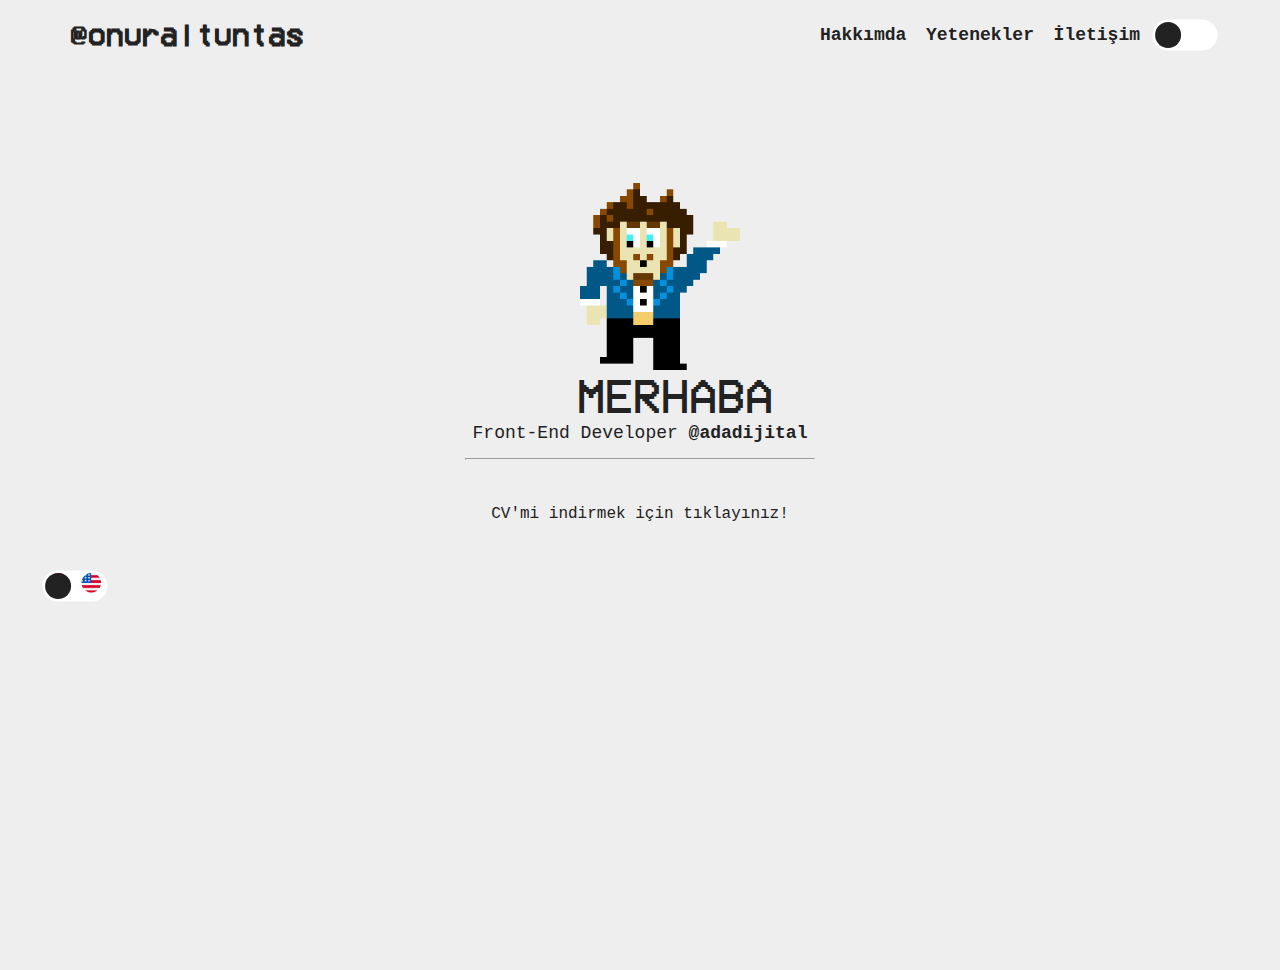
==== index.html @ 3e5988e1 "Add files via upload" ====
<!DOCTYPE html>
<html lang="en">
<head>
    <meta charset="UTF-8">
    <meta http-equiv="X-UA-Compatible" content="IE=edge">
    <meta name="viewport" content="width=device-width, initial-scale=1.0">
    <title>Onur Altuntaş</title>
        <!-- Global site tag (gtag.js) - Google Analytics -->
<script async src="https://www.googletagmanager.com/gtag/js?id=G-EJ7YEZ352Z"></script>
<script>
  window.dataLayer = window.dataLayer || [];
  function gtag(){dataLayer.push(arguments);}
  gtag('js', new Date());

  gtag('config', 'G-EJ7YEZ352Z');
</script>
    <link rel="shortcut icon" href="img/favicon.ico" type="image/x-icon">
    <link rel="icon" href="img/favicon.ico" type="image/x-icon">
    
    <!--Font Awesome-->
    <link rel="stylesheet" href="https://cdnjs.cloudflare.com/ajax/libs/font-awesome/6.0.0-beta2/css/all.min.css" integrity="sha512-YWzhKL2whUzgiheMoBFwW8CKV4qpHQAEuvilg9FAn5VJUDwKZZxkJNuGM4XkWuk94WCrrwslk8yWNGmY1EduTA==" crossorigin="anonymous" referrerpolicy="no-referrer" />
    <!--Css File--> 
    <link rel="stylesheet" href="style.css">
</head>
<body>
    <nav>
                <div class=" navlogo">
                    <a href="index.html">@onuraltuntas</a>
                </div>
                <div class=" navlist">
                    <ul>
                        <li><a href="about.html">Hakkımda</a></li>
                        <li><a href="skills.html">Yetenekler</a></li>
                        <li><a href="contact.html">İletişim</a></li>
                    </ul>
                    <div class="toggler-wrap">
                        <input type="checkbox" class="checkbox" id="dark-mode-toggler">
                        <label for="dark-mode-toggler" class="label">
                            <i class="fas fa-lightbulb"></i>
                            <i class="far fa-lightbulb"></i>
                            <div class="ball"></div>
                        </label>
                    </div>
                    <div class="hamburger">
                        <div></div>
                        <div></div>
                        <div></div>
                    </div>
                </div>
    </nav>
    <div class="navlist-mob">
        <ul>
            <li><a href="index.html">Anasayfa</a></li>
            <li><a href="about.html">Hakkımda</a></li>
            <li><a href="skills.html">Yetenekler</a></li>
            <li><a href="contact.html">İletişim</a></li>
        </ul>
    </div>
    <section class="content-mid">
            <div class="me-img">
                <img src="img/pixel-art.gif">
            </div>
            <div class="text-cover">
                <div id="text"></div>
                <p>Front-End Developer <a href="https://adadijital.com/" class="ada"> @adadijital </a></p>
            </div>
            <div class="social-list">
                <hr>
                <ul>
                    <li> <a href="https://twitter.com/karanoyann" target="_blank"> <i class="fab fa-twitter"></i> </a> </li>
                    <li> <a href="https://github.com/Onurlulardan" target="_blank"> <i class="fab fa-github"></i> </a> </li>
                    <li> <a href="https://www.linkedin.com/in/onur-altunta%C5%9F-297692180/" target="_blank"> <i class="fab fa-linkedin"></i> </a> </li>
                    <li> <a href="https://www.instagram.com/onurlulardan/" target="_blank"> <i class="fab fa-instagram"></i> </a> </li>
                </ul>
            </div>
            <div class="cv-cover">
                <p><a href="/CV/Onur Altuntaş CV .pdf" download>CV'mi indirmek için tıklayınız!</a></p>
            </div>
            <div class="language">
                <div class="lang-toggler-wrap">
                    <input type="checkbox" class="checkbox" id="lang-mode-toggler">
                    <label for="lang-mode-toggler" class="label">
                        <i class="tr"><img src="img/turkey.png"></i>
                        <i class="en"><img src="img/united-states.png"></i>
                        <div class="ball"></div>
                    </label>
                </div>
            </div>
    </section>
    <script src="https://cdnjs.cloudflare.com/ajax/libs/jquery/3.6.0/jquery.min.js" integrity="sha512-894YE6QWD5I59HgZOGReFYm4dnWc1Qt5NtvYSaNcOP+u1T9qYdvdihz0PPSiiqn/+/3e7Jo4EaG7TubfWGUrMQ==" crossorigin="anonymous" referrerpolicy="no-referrer"></script>
    <script src="https://cdnjs.cloudflare.com/ajax/libs/gsap/3.8.0/gsap.min.js" integrity="sha512-eP6ippJojIKXKO8EPLtsUMS+/sAGHGo1UN/38swqZa1ypfcD4I0V/ac5G3VzaHfDaklFmQLEs51lhkkVaqg60Q==" crossorigin="anonymous" referrerpolicy="no-referrer"></script>
    <script src="script.js"></script>
    <script>
        let i=0;
        let text;
        text = "Merhaba, Ben Onur...";
        function typeWriter() {
        if (i < text.length) {
            document.getElementById("text").innerHTML += text.charAt(i);
            i++;
            setTimeout(typeWriter, 100);
        }
        };
        typeWriter();
    </script>

</body>
</html>
---- style.css ----
* {
  margin: 0;
  padding: 0;
  box-sizing: border-box;
}
:root {
  --light-font-color: #222;
  --light-bg-color: #eee;
  --light-fg-color: #fff;

  --dark-font-color: #eee;
  --dark-bg-color: #181818;
  --dark-fg-color: #23242d;

  --font-color: var(--light-font-color);
  --background: var(--light-bg-color);
  --foreground: var(--light-fg-color);
}
.dark-mode {
  --font-color: var(--dark-font-color);
  --background: var(--dark-bg-color);
  --foreground: var(--dark-fg-color);
  transition: 0.5s all ease-in-out;
}
@import url("https://fonts.googleapis.com/css2?family=Roboto+Mono:ital,wght@0,100;0,200;0,300;0,400;0,500;0,600;0,700;1,100;1,200;1,300;1,400;1,500;1,600;1,700&display=swap");
@font-face {
  font-family: "Mono";
  src: url("/Fonts/VCR_OSD_MONO_1.001.ttf");
}
html,
body {
  font-family: "Roboto Mono", monospace;
  font-size: 16px;
  background-color: var(--background);
}
ul,
li,
ol {
  list-style-type: none;
  padding: 0;
}
a {
  text-decoration: none;
}
nav {
  display: flex;
  justify-content: space-between;
  align-items: center;
  margin: 0px 70px;
}
.navlogo a {
  font-size: 30px;
  font-weight: 700;
  line-height: 60px;
  color: var(--font-color);
  margin-top: 10px;
  font-family: "Mono", sans-serif;
}
.navlogo a:hover {
  opacity: 0.7;
  transition: 0.3s;
}
.navlist {
  display: flex;
  align-items: center;
}
.toggler-wrap {
  margin-left: 15px;
}
.navlist ul li {
  display: inline-block;
  margin: 5px;
}
.navlist ul li a {
  display: block;
  font-size: 18px;
  color: var(--font-color);
  font-weight: 700;
  line-height: 60px;
}
.navlist ul li a:hover {
  opacity: 0.7;
  transition: 0.3s;
}
.checkbox {
  display: none;
}
.label {
  background-color: var(--foreground);
  width: 50px;
  height: 24px;
  border-radius: 12px;
  cursor: pointer;
  display: flex;
  align-items: center;
  justify-content: space-between;
  padding: 5px;
  position: relative;
  transform: scale(1.3);
}
.ball {
  position: absolute;
  width: 20px;
  height: 20px;
  top: 2px;
  left: 2px;
  border-radius: 10px;
  background-color: var(--font-color);
  transform: translateX(0px);
  transition: transform 0.2s linear;
}
.checkbox:checked + .label .ball {
  transform: translateX(24px);
}
i {
  color: var(--font-color);
}
.content-mid {
  position: relative;
  height: 100vh;
}
.me-img {
  display: flex;
  justify-content: center;
  align-items: center;
}
.me-img img {
  width: 200px;
  height: 200px;
  margin-top: 100px;
}
#text {
  font-size: 48px;
  text-align: center;
  font-family: "Mono", sans-serif;
  /* font-family: "Roboto Mono", monospace; */
  color: var(--font-color);
  font-weight: 500;
  text-transform: uppercase;
  margin-left: 70px;
}
.text-cover p {
  text-align: center;
  font-size: 18px;
  color: var(--font-color);
  margin-bottom: 15px;
}

.text-cover p .ada {
  font-weight: 700;
  color: var(--font-color);
}
.social-list {
  text-align: center;
}
.social-list ul li {
  display: inline-block;
}
hr {
  margin: auto;
  justify-content: center;
  align-items: center;
  width: 350px;
  height: 1px;
  background-color: var(--font-color);
}
.social-list ul li a {
  display: block;
  font-size: 22px;
  color: var(--font-color);
  font-weight: 700;
  line-height: 60px;
  padding: 20px;
  text-align: center;
  font-size: 30px;
}
.social-list ul li a:hover {
  opacity: 0.7;
  transition: 0.3s;
}
.tr img,
.en img {
  width: 15px;
  height: 15px;
}
.language {
  display: flex;
  justify-content: flex-start;
  align-items: center;
  margin-left: 50px;
  margin-top: 50px;
}
/* about page */
.about-container {
  display: flex;
  justify-content: center;
  align-items: center;
  height: 100vh;
}

.about-img img {
  width: 300px;
  height: 300px;
  border-radius: 50%;
  box-shadow: 0 5px 83px rgba(0, 0, 0, 0.05);
}
.about-text p {
  font-size: 18px;
  color: var(--font-color);
  width: 500px;
  padding-left: 50px;
  font-weight: 300;
  line-height: 35px;
  text-align: center;
}
.about-text p a u {
  text-decoration: none;
  color: var(--font-color);
}
.hamburger {
  display: none;
  flex-direction: column;
  cursor: pointer;
  text-align: center;
}
.hamburger div {
  width: 25px;
  height: 3px;
  margin: 3px 0px;
  background-color: var(--font-color);
  z-index: 999999;
}
.navlist-mob {
  display: none;
}
.skillspage-cover {
  display: flex;
  justify-content: center;
  align-items: center;
  width: 100%;
  flex-flow: wrap;
  /* margin-top: -120px; */
}
.skills-content {
  position: relative;
}
.skills-content > ul li > p {
  padding-left: 10px;
}
.first {
  width: 600px;
  height: 600px;
  background-size: cover;
  background-repeat: no-repeat;
  background-image: url("img/blob.svg");
}
.second {
  width: 800px;
  height: 800px;
  background-size: cover;
  background-repeat: no-repeat;
  background-image: url("img/blob2.svg");
}

.third {
  width: 600px;
  height: 600px;
  background-size: cover;
  background-repeat: no-repeat;
  background-image: url("img/blob3.svg");
  margin-top: -350px;
  margin-left: -70px;
}
.first > ul {
  margin-left: 30px;
}
.third > ul {
  margin-top: 80px;
}
.skills-content > ul {
  position: absolute;
  top: 37%;
  left: 50%;
  transform: translate(-50%);
}
.contact-cover {
  display: flex;
  flex-direction: column;
  justify-content: center;
  align-items: center;
  height: 100vh;
}
.contact-cover > label {
  margin-bottom: 30px;
  color: var(--font-color);
}
.contact-cover > ul li > p {
  margin-bottom: 10px;
  color: var(--font-color);
  padding: 0px 10px;
}
.cv-cover {
  display: flex;
  justify-content: center;
  align-items: center;
  width: 100%;
}
.cv-cover a {
  display: inline-block;
  text-decoration: none;
  color: var(--font-color);
}
.cv-cover a::after {
  content: "";
  display: block;
  width: 0;
  height: 1px;
  background: #000;
  transition: width 0.3s;
}
.cv-cover a:hover::after {
  width: 100%;
}

@media screen and (max-width: 1024px) {
  .navlist ul li a {
    font-size: 16px;
  }
  .navlogo a {
    font-size: 26px;
  }
  .second {
    margin-top: -250px;
  }
  .third {
    margin-top: -250px;
  }
}
@media screen and (max-width: 768px) {
  .hamburger {
    display: flex;
    align-items: center;
    padding-left: 30px;
  }
  .navlist ul {
    display: none;
  }
  .navlist-mob {
    display: flex;
    position: fixed;
    padding-top: 150px;
    width: 50%;
    top: 0;
    right: 0;
    height: 100vh;
    flex-direction: column;
    text-align: center;
    color: var(--font-color);
    transform: translateX(100%);
    transition: 0.5s ease all;
    background-color: var(--background);
    z-index: 9999;
  }
  .navlist-mob li a {
    font-size: 22px;
    color: var(--font-color);
    font-weight: 700;
    line-height: 60px;
  }
  .show {
    transform: translateX(0px);
  }
  .about-container {
    display: flex;
    flex-direction: column;
    margin-top: 50px;
  }
  .about-text {
    margin-top: 50px;
  }
  .about-text p {
    width: 300px;
    padding-left: 0px;
    min-height: 550px;
    padding-bottom: 50px;
  }
  #text {
    margin-left: 0px;
  }
}
@media screen and (max-width: 600px) {
  .second {
    margin-left: -140px;
  }
  .second > ul {
    margin-left: 30px;
  }
}
@media screen and (max-width: 425px) {
  nav {
    margin: 0px 0px;
  }
  .second {
    margin-left: -200px;
  }
  .second > ul {
    margin-left: 125px;
    margin-top: -40px;
  }
  .first {
    margin-left: -120px;
  }
  .third {
    margin-left: -120px;
  }
  .contact-cover > img {
    width: 350px;
  }
}
@media screen and (max-width: 425px) {
  .third > ul {
    margin-left: 40px;
  }
  .first > ul {
    margin-left: 60px;
  }
}
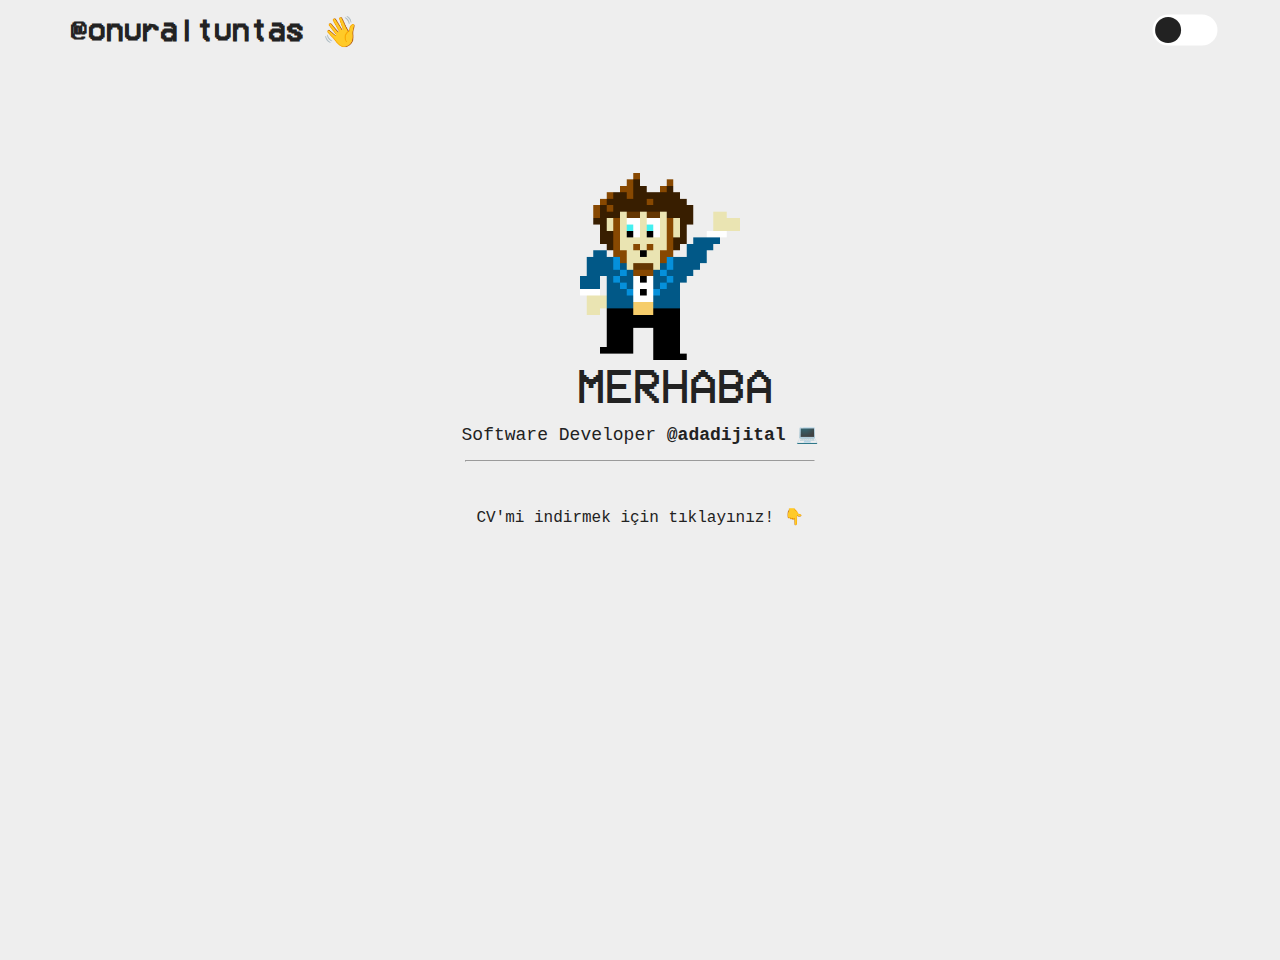
==== commit ce228a93: "Add files via upload" ====
--- a/index.html
+++ b/index.html
@@ -25,13 +25,13 @@
 <body>
     <nav>
                 <div class=" navlogo">
-                    <a href="index.html">@onuraltuntas</a>
+                    <a href="index.html">@onuraltuntas <span>&#128075;</span> </a>
                 </div>
                 <div class=" navlist">
                     <ul>
-                        <li><a href="about.html">Hakkımda</a></li>
-                        <li><a href="skills.html">Yetenekler</a></li>
-                        <li><a href="contact.html">İletişim</a></li>
+                        <!-- <li><a href="about.html">Hakkımda</a></li> -->
+                        <!-- <li><a href="skills.html">Yetenekler</a></li> -->
+                        <!-- <li><a href="contact.html">İletişim</a></li> -->
                     </ul>
                     <div class="toggler-wrap">
                         <input type="checkbox" class="checkbox" id="dark-mode-toggler">
@@ -62,21 +62,21 @@
             </div>
             <div class="text-cover">
                 <div id="text"></div>
-                <p>Front-End Developer <a href="https://adadijital.com/" class="ada"> @adadijital </a></p>
+                <p>Software Developer <a href="https://adadijital.com/" class="ada"> @adadijital<span> &#128187;</span> </a></p>
             </div>
             <div class="social-list">
                 <hr>
                 <ul>
-                    <li> <a href="https://twitter.com/karanoyann" target="_blank"> <i class="fab fa-twitter"></i> </a> </li>
+                    <!-- <li> <a href="https://twitter.com/karanoyann" target="_blank"> <i class="fab fa-twitter"></i> </a> </li> -->
                     <li> <a href="https://github.com/Onurlulardan" target="_blank"> <i class="fab fa-github"></i> </a> </li>
                     <li> <a href="https://www.linkedin.com/in/onur-altunta%C5%9F-297692180/" target="_blank"> <i class="fab fa-linkedin"></i> </a> </li>
                     <li> <a href="https://www.instagram.com/onurlulardan/" target="_blank"> <i class="fab fa-instagram"></i> </a> </li>
                 </ul>
             </div>
             <div class="cv-cover">
-                <p><a href="/CV/Onur Altuntaş CV .pdf" download>CV'mi indirmek için tıklayınız!</a></p>
+                <p><a href="/CV/Onur Altuntaş CV .pdf" download>CV'mi indirmek için tıklayınız! <span>&#128071;</span> </a></p>
             </div>
-            <div class="language">
+            <!-- <div class="language">
                 <div class="lang-toggler-wrap">
                     <input type="checkbox" class="checkbox" id="lang-mode-toggler">
                     <label for="lang-mode-toggler" class="label">
@@ -85,7 +85,7 @@
                         <div class="ball"></div>
                     </label>
                 </div>
-            </div>
+            </div> -->
     </section>
     <script src="https://cdnjs.cloudflare.com/ajax/libs/jquery/3.6.0/jquery.min.js" integrity="sha512-894YE6QWD5I59HgZOGReFYm4dnWc1Qt5NtvYSaNcOP+u1T9qYdvdihz0PPSiiqn/+/3e7Jo4EaG7TubfWGUrMQ==" crossorigin="anonymous" referrerpolicy="no-referrer"></script>
     <script src="https://cdnjs.cloudflare.com/ajax/libs/gsap/3.8.0/gsap.min.js" integrity="sha512-eP6ippJojIKXKO8EPLtsUMS+/sAGHGo1UN/38swqZa1ypfcD4I0V/ac5G3VzaHfDaklFmQLEs51lhkkVaqg60Q==" crossorigin="anonymous" referrerpolicy="no-referrer"></script>
--- a/style.css
+++ b/style.css
@@ -138,6 +138,7 @@
   font-weight: 500;
   text-transform: uppercase;
   margin-left: 70px;
+  margin-bottom: 10px;
 }
 .text-cover p {
   text-align: center;
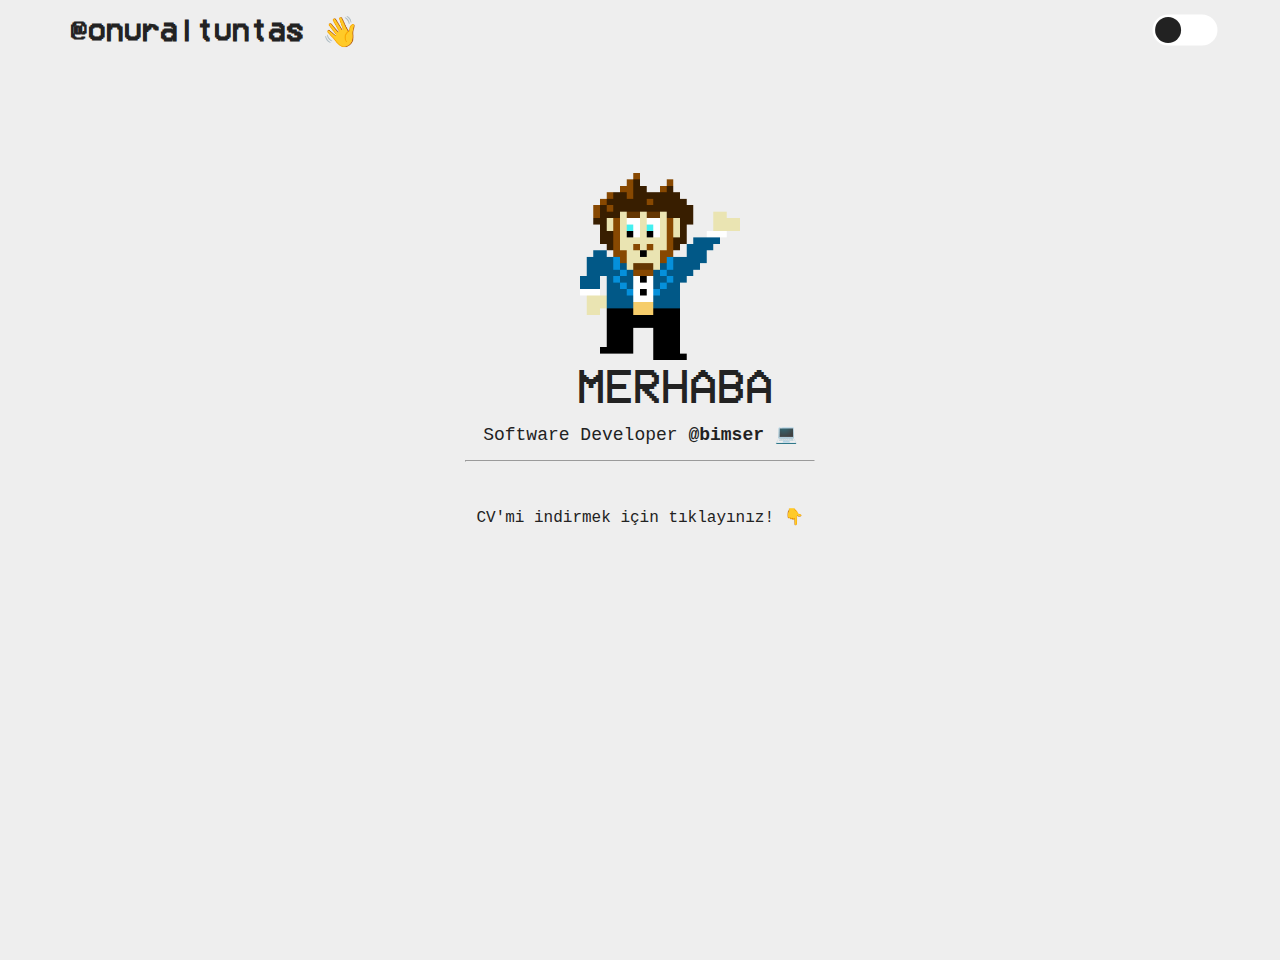
==== commit 033f6c91: "update work" ====
--- a/index.html
+++ b/index.html
@@ -5,6 +5,7 @@
     <meta http-equiv="X-UA-Compatible" content="IE=edge">
     <meta name="viewport" content="width=device-width, initial-scale=1.0">
     <title>Onur Altuntaş</title>
+    <link rel="icon" type="image/x-icon" href="/img/favicon.ico">
         <!-- Global site tag (gtag.js) - Google Analytics -->
 <script async src="https://www.googletagmanager.com/gtag/js?id=G-EJ7YEZ352Z"></script>
 <script>
@@ -62,7 +63,7 @@
             </div>
             <div class="text-cover">
                 <div id="text"></div>
-                <p>Software Developer <a href="https://adadijital.com/" class="ada"> @adadijital<span> &#128187;</span> </a></p>
+                <p>Software Developer <a href="https://bimser.com/" class="ada"> @bimser<span> &#128187;</span> </a></p>
             </div>
             <div class="social-list">
                 <hr>
@@ -74,7 +75,7 @@
                 </ul>
             </div>
             <div class="cv-cover">
-                <p><a href="/CV/Onur Altuntaş CV .pdf" download>CV'mi indirmek için tıklayınız! <span>&#128071;</span> </a></p>
+                <p><a href="/CV/Onur Altuntaş CV-NOV.pdf" download>CV'mi indirmek için tıklayınız! <span>&#128071;</span> </a></p>
             </div>
             <!-- <div class="language">
                 <div class="lang-toggler-wrap">
--- a/style.css
+++ b/style.css
@@ -389,6 +389,34 @@
     margin-left: 0px;
   }
 }
+.timer-header {
+  font-family: "Mono", sans-serif;
+  font-size: 35px;
+  color: var(--font-color);
+}
+#timer {
+  color: var(--font-color);
+  font-size: 4rem;
+  display: flex;
+  width: 100%;
+  justify-content: space-between;
+  align-items: center;
+  font-family: "Mono", sans-serif;
+}
+#timer > span {
+ display: flex;
+ justify-content: space-between;
+ align-items: center;
+ width: 100%;
+ padding-right: 40px;
+}
+.timer-label {
+  font-size: 2.5rem;
+  padding-left: 0.25rem;
+  padding-left: 10px;
+  margin-right: 50px;
+  background-color: transparent;
+}
 @media screen and (max-width: 600px) {
   .second {
     margin-left: -140px;
@@ -396,6 +424,29 @@
   .second > ul {
     margin-left: 30px;
   }
+  #timer {
+    color: var(--font-color);
+    font-size: 1rem;
+    display: flex;
+    width: 100%;
+    justify-content: space-between;
+    align-items: center;
+    font-family: "Mono", sans-serif;
+  }
+  #timer > span {
+    display: flex;
+    justify-content: space-between;
+    align-items: center;
+    width: 100%;
+    padding-right: 10px;
+   }
+  .timer-label {
+    font-size: 1rem;
+    padding-left: 0.25rem;
+    padding-left: 10px;
+    margin-right: 20px;
+    background-color: transparent;
+  }
 }
 @media screen and (max-width: 425px) {
   nav {
@@ -426,3 +477,4 @@
     margin-left: 60px;
   }
 }
+
